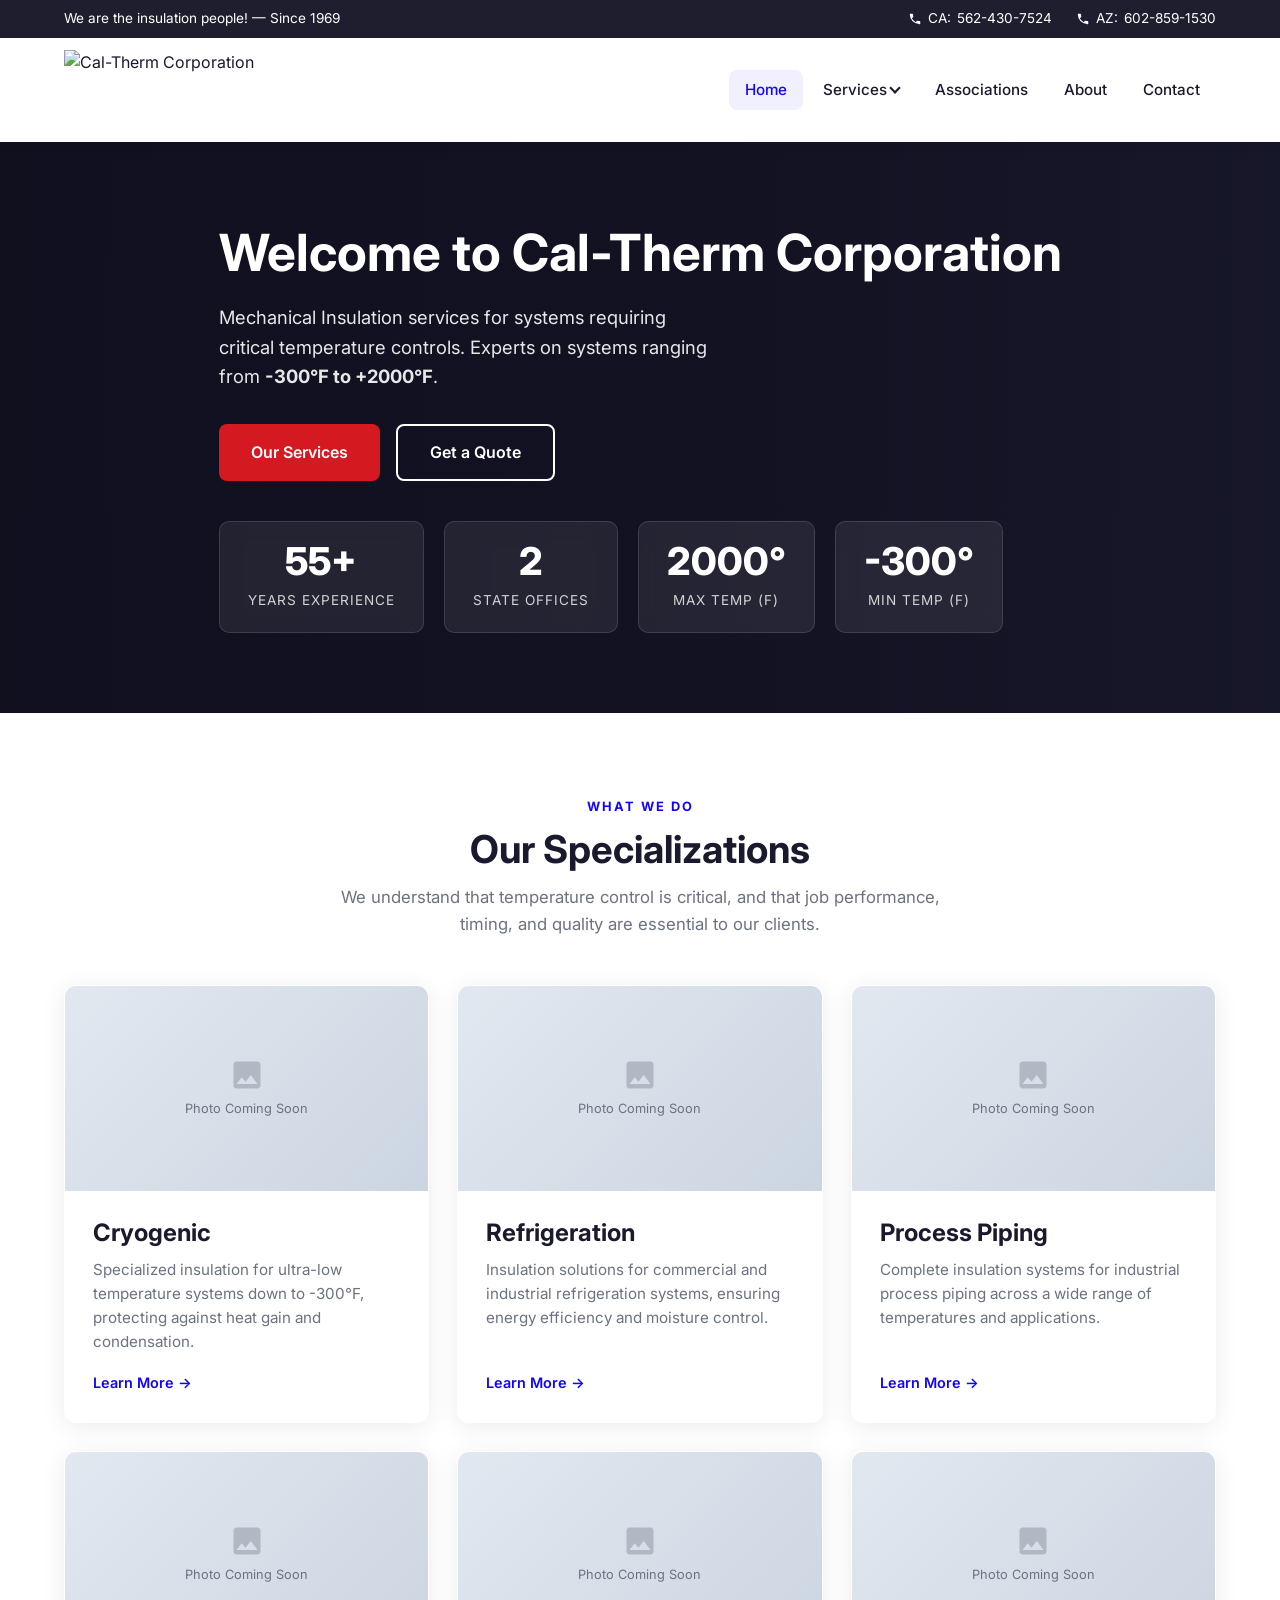
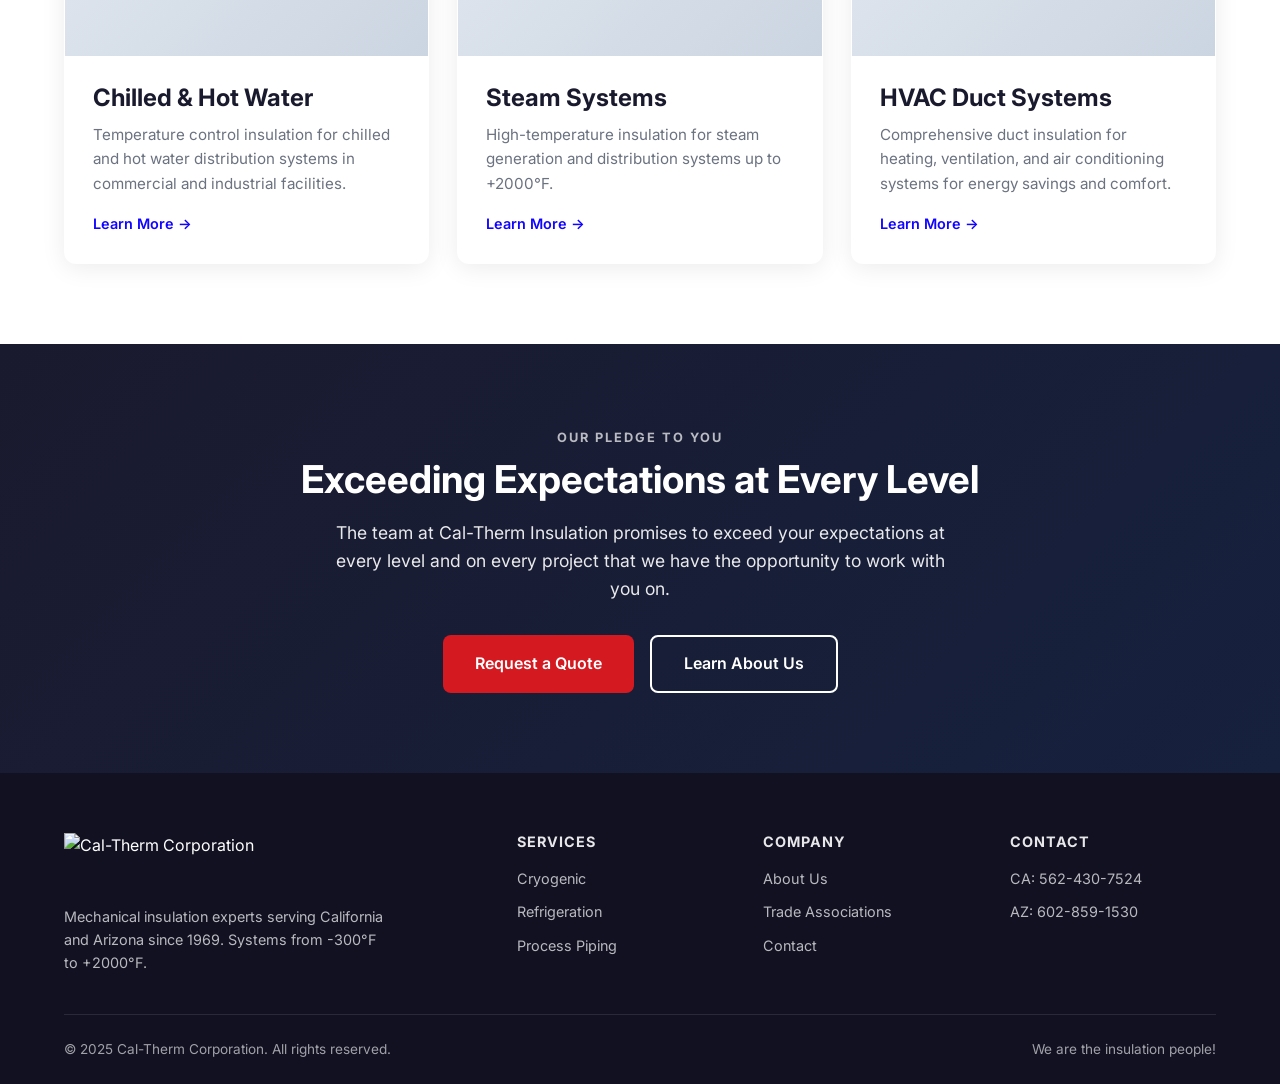
==== index.html @ f26ba3dd "Initial commit: Cal-Therm Corporation static website Complete static HTML/CSS/JS site with homepage," ====
<!DOCTYPE html>
<html lang="en">
<head>
  <meta charset="UTF-8">
  <meta name="viewport" content="width=device-width, initial-scale=1.0">
  <title>Cal-Therm Corporation | Industrial Mechanical Insulation Since 1969</title>
  <meta name="description" content="Cal-Therm Corporation offers expert mechanical insulation services for systems ranging from -300°F to +2000°F. Serving California and Arizona since 1969.">
  <link rel="preconnect" href="https://fonts.googleapis.com">
  <link rel="preconnect" href="https://fonts.gstatic.com" crossorigin>
  <link href="https://fonts.googleapis.com/css2?family=Inter:wght@400;500;600;700;800&display=swap" rel="stylesheet">
  <link rel="stylesheet" href="css/styles.css">
</head>
<body>

  <!-- Top Bar -->
  <div class="top-bar">
    <div class="container">
      <span>We are the insulation people! &mdash; Since 1969</span>
      <div class="top-bar-phones">
        <span>
          <svg viewBox="0 0 24 24" width="14" height="14" fill="currentColor"><path d="M6.62 10.79a15.05 15.05 0 006.59 6.59l2.2-2.2a1 1 0 011.01-.24c1.12.37 2.33.57 3.58.57a1 1 0 011 1V20a1 1 0 01-1 1A17 17 0 013 4a1 1 0 011-1h3.5a1 1 0 011 1c0 1.25.2 2.46.57 3.58a1 1 0 01-.24 1.01l-2.2 2.2z"/></svg>
          CA: <a href="tel:5624307524">562-430-7524</a>
        </span>
        <span>
          <svg viewBox="0 0 24 24" width="14" height="14" fill="currentColor"><path d="M6.62 10.79a15.05 15.05 0 006.59 6.59l2.2-2.2a1 1 0 011.01-.24c1.12.37 2.33.57 3.58.57a1 1 0 011 1V20a1 1 0 01-1 1A17 17 0 013 4a1 1 0 011-1h3.5a1 1 0 011 1c0 1.25.2 2.46.57 3.58a1 1 0 01-.24 1.01l-2.2 2.2z"/></svg>
          AZ: <a href="tel:6028591530">602-859-1530</a>
        </span>
      </div>
    </div>
  </div>

  <!-- Navbar -->
  <nav class="navbar">
    <div class="container">
      <a href="index.html" class="logo">
        <img src="https://d3ciwvs59ifrt8.cloudfront.net/14fcf3bb-76ee-427d-abae-79a4494aa210/16fa0555-c05e-4558-877e-6210f3673e7a.png" alt="Cal-Therm Corporation" class="logo-img">
      </a>
      <div class="nav-links">
        <a href="index.html" class="active">Home</a>
        <div class="nav-dropdown">
          <a class="nav-dropdown-toggle">Services</a>
          <div class="nav-dropdown-menu">
            <a href="cryogenic.html">Cryogenic</a>
            <a href="refrigeration.html">Refrigeration</a>
            <a href="process-piping.html">Process Piping</a>
            <a href="chilled-hot-water.html">Chilled &amp; Hot Water</a>
            <a href="steam-systems.html">Steam Systems</a>
            <a href="hvac-duct-systems.html">HVAC Duct Systems</a>
          </div>
        </div>
        <a href="associations.html">Associations</a>
        <a href="who-we-are.html">About</a>
        <a href="contact.html">Contact</a>
      </div>
      <button class="menu-toggle" aria-label="Toggle menu">
        <span></span><span></span><span></span>
      </button>
    </div>
    <div class="menu-overlay"></div>
  </nav>

  <!-- Hero -->
  <section class="hero">
    <div class="hero-bg" style="background-image: url('https://d3ciwvs59ifrt8.cloudfront.net/cfa6ddd8-1c05-4428-a857-afee2d17b79a/a3f578ce-3f74-4bff-b130-20d580f8c28f.jpg');"></div>
    <div class="container">
      <div class="hero-content">
        <h1>Welcome to Cal-Therm Corporation</h1>
        <p class="tagline">Mechanical Insulation services for systems requiring critical temperature controls. Experts on systems ranging from <strong>-300&deg;F to +2000&deg;F</strong>.</p>
        <div class="hero-actions">
          <a href="#services" class="btn btn-primary">Our Services</a>
          <a href="contact.html" class="btn btn-outline">Get a Quote</a>
        </div>
      </div>
      <div class="hero-stats">
        <div class="stat-card">
          <span class="number">55+</span>
          <span class="label">Years Experience</span>
        </div>
        <div class="stat-card">
          <span class="number">2</span>
          <span class="label">State Offices</span>
        </div>
        <div class="stat-card">
          <span class="number">2000&deg;</span>
          <span class="label">Max Temp (F)</span>
        </div>
        <div class="stat-card">
          <span class="number">-300&deg;</span>
          <span class="label">Min Temp (F)</span>
        </div>
      </div>
    </div>
  </section>

  <!-- Services -->
  <section class="section" id="services">
    <div class="container">
      <div class="section-header">
        <span class="section-label">What We Do</span>
        <h2>Our Specializations</h2>
        <p>We understand that temperature control is critical, and that job performance, timing, and quality are essential to our clients.</p>
      </div>
      <div class="services-grid">
        <!-- Cryogenic -->
        <a href="cryogenic.html" class="service-card">
          <div class="service-card-image">
            <div class="service-card-placeholder">
              <svg viewBox="0 0 24 24"><path d="M21 19V5c0-1.1-.9-2-2-2H5c-1.1 0-2 .9-2 2v14c0 1.1.9 2 2 2h14c1.1 0 2-.9 2-2zM8.5 13.5l2.5 3.01L14.5 12l4.5 6H5l3.5-4.5z"/></svg>
              <span>Photo Coming Soon</span>
            </div>
          </div>
          <div class="service-card-body">
            <h3>Cryogenic</h3>
            <p>Specialized insulation for ultra-low temperature systems down to -300&deg;F, protecting against heat gain and condensation.</p>
            <span class="card-link">Learn More &rarr;</span>
          </div>
        </a>
        <!-- Refrigeration -->
        <a href="refrigeration.html" class="service-card">
          <div class="service-card-image">
            <div class="service-card-placeholder">
              <svg viewBox="0 0 24 24"><path d="M21 19V5c0-1.1-.9-2-2-2H5c-1.1 0-2 .9-2 2v14c0 1.1.9 2 2 2h14c1.1 0 2-.9 2-2zM8.5 13.5l2.5 3.01L14.5 12l4.5 6H5l3.5-4.5z"/></svg>
              <span>Photo Coming Soon</span>
            </div>
          </div>
          <div class="service-card-body">
            <h3>Refrigeration</h3>
            <p>Insulation solutions for commercial and industrial refrigeration systems, ensuring energy efficiency and moisture control.</p>
            <span class="card-link">Learn More &rarr;</span>
          </div>
        </a>
        <!-- Process Piping -->
        <a href="process-piping.html" class="service-card">
          <div class="service-card-image">
            <div class="service-card-placeholder">
              <svg viewBox="0 0 24 24"><path d="M21 19V5c0-1.1-.9-2-2-2H5c-1.1 0-2 .9-2 2v14c0 1.1.9 2 2 2h14c1.1 0 2-.9 2-2zM8.5 13.5l2.5 3.01L14.5 12l4.5 6H5l3.5-4.5z"/></svg>
              <span>Photo Coming Soon</span>
            </div>
          </div>
          <div class="service-card-body">
            <h3>Process Piping</h3>
            <p>Complete insulation systems for industrial process piping across a wide range of temperatures and applications.</p>
            <span class="card-link">Learn More &rarr;</span>
          </div>
        </a>
        <!-- Chilled & Hot Water -->
        <a href="chilled-hot-water.html" class="service-card">
          <div class="service-card-image">
            <div class="service-card-placeholder">
              <svg viewBox="0 0 24 24"><path d="M21 19V5c0-1.1-.9-2-2-2H5c-1.1 0-2 .9-2 2v14c0 1.1.9 2 2 2h14c1.1 0 2-.9 2-2zM8.5 13.5l2.5 3.01L14.5 12l4.5 6H5l3.5-4.5z"/></svg>
              <span>Photo Coming Soon</span>
            </div>
          </div>
          <div class="service-card-body">
            <h3>Chilled &amp; Hot Water</h3>
            <p>Temperature control insulation for chilled and hot water distribution systems in commercial and industrial facilities.</p>
            <span class="card-link">Learn More &rarr;</span>
          </div>
        </a>
        <!-- Steam Systems -->
        <a href="steam-systems.html" class="service-card">
          <div class="service-card-image">
            <div class="service-card-placeholder">
              <svg viewBox="0 0 24 24"><path d="M21 19V5c0-1.1-.9-2-2-2H5c-1.1 0-2 .9-2 2v14c0 1.1.9 2 2 2h14c1.1 0 2-.9 2-2zM8.5 13.5l2.5 3.01L14.5 12l4.5 6H5l3.5-4.5z"/></svg>
              <span>Photo Coming Soon</span>
            </div>
          </div>
          <div class="service-card-body">
            <h3>Steam Systems</h3>
            <p>High-temperature insulation for steam generation and distribution systems up to +2000&deg;F.</p>
            <span class="card-link">Learn More &rarr;</span>
          </div>
        </a>
        <!-- HVAC Duct Systems -->
        <a href="hvac-duct-systems.html" class="service-card">
          <div class="service-card-image">
            <div class="service-card-placeholder">
              <svg viewBox="0 0 24 24"><path d="M21 19V5c0-1.1-.9-2-2-2H5c-1.1 0-2 .9-2 2v14c0 1.1.9 2 2 2h14c1.1 0 2-.9 2-2zM8.5 13.5l2.5 3.01L14.5 12l4.5 6H5l3.5-4.5z"/></svg>
              <span>Photo Coming Soon</span>
            </div>
          </div>
          <div class="service-card-body">
            <h3>HVAC Duct Systems</h3>
            <p>Comprehensive duct insulation for heating, ventilation, and air conditioning systems for energy savings and comfort.</p>
            <span class="card-link">Learn More &rarr;</span>
          </div>
        </a>
      </div>
    </div>
  </section>

  <!-- Pledge / CTA -->
  <section class="pledge-section">
    <div class="container">
      <span class="section-label" style="color: rgba(255,255,255,0.7);">Our Pledge To You</span>
      <h2>Exceeding Expectations at Every Level</h2>
      <p>The team at Cal-Therm Insulation promises to exceed your expectations at every level and on every project that we have the opportunity to work with you on.</p>
      <div style="display:flex;gap:16px;justify-content:center;flex-wrap:wrap;">
        <a href="contact.html" class="btn btn-primary">Request a Quote</a>
        <a href="who-we-are.html" class="btn btn-outline">Learn About Us</a>
      </div>
    </div>
  </section>

  <!-- Footer -->
  <footer class="footer">
    <div class="container">
      <div class="footer-grid">
        <div class="footer-about">
          <a href="index.html" class="logo">
            <img src="https://d3ciwvs59ifrt8.cloudfront.net/14fcf3bb-76ee-427d-abae-79a4494aa210/16fa0555-c05e-4558-877e-6210f3673e7a.png" alt="Cal-Therm Corporation" class="logo-img">
          </a>
          <p>Mechanical insulation experts serving California and Arizona since 1969. Systems from -300&deg;F to +2000&deg;F.</p>
        </div>
        <div>
          <h4>Services</h4>
          <ul>
            <li><a href="cryogenic.html">Cryogenic</a></li>
            <li><a href="refrigeration.html">Refrigeration</a></li>
            <li><a href="process-piping.html">Process Piping</a></li>
          </ul>
        </div>
        <div>
          <h4>Company</h4>
          <ul>
            <li><a href="who-we-are.html">About Us</a></li>
            <li><a href="associations.html">Trade Associations</a></li>
            <li><a href="contact.html">Contact</a></li>
          </ul>
        </div>
        <div>
          <h4>Contact</h4>
          <ul>
            <li><a href="tel:5624307524">CA: 562-430-7524</a></li>
            <li><a href="tel:6028591530">AZ: 602-859-1530</a></li>
          </ul>
        </div>
      </div>
      <div class="footer-bottom">
        <p>&copy; 2025 Cal-Therm Corporation. All rights reserved.</p>
        <p>We are the insulation people!</p>
      </div>
    </div>
  </footer>

  <script src="js/main.js"></script>
</body>
</html>
---- css/styles.css ----
/* ===== Reset & Base ===== */
*,
*::before,
*::after {
  margin: 0;
  padding: 0;
  box-sizing: border-box;
}

:root {
  --primary: #1205ff;
  --primary-dark: #0e04cc;
  --accent: #d41920;
  --accent-hover: #b01218;
  --light: #f5f6fa;
  --dark: #1a1a2e;
  --gray: #6b7280;
  --gray-light: #e5e7eb;
  --white: #ffffff;
  --shadow: 0 4px 24px rgba(0, 0, 0, 0.08);
  --shadow-lg: 0 8px 40px rgba(0, 0, 0, 0.12);
  --radius: 8px;
  --transition: 0.3s ease;
}

html {
  scroll-behavior: smooth;
  font-size: 16px;
}

body {
  font-family: 'Inter', -apple-system, BlinkMacSystemFont, 'Segoe UI', Roboto, sans-serif;
  color: var(--dark);
  line-height: 1.6;
  background: var(--white);
}

img {
  max-width: 100%;
  height: auto;
  display: block;
}

a {
  text-decoration: none;
  color: inherit;
}

ul {
  list-style: none;
}

.container {
  max-width: 1200px;
  margin: 0 auto;
  padding: 0 24px;
}

/* ===== Typography ===== */
h1, h2, h3, h4 {
  font-weight: 700;
  line-height: 1.2;
}

h1 { font-size: clamp(2rem, 5vw, 3.2rem); }
h2 { font-size: clamp(1.6rem, 4vw, 2.4rem); }
h3 { font-size: clamp(1.2rem, 3vw, 1.5rem); }

/* ===== Buttons ===== */
.btn {
  display: inline-flex;
  align-items: center;
  gap: 8px;
  padding: 14px 32px;
  border-radius: var(--radius);
  font-weight: 600;
  font-size: 1rem;
  cursor: pointer;
  transition: all var(--transition);
  border: none;
}

.btn-primary {
  background: var(--accent);
  color: var(--white);
}

.btn-primary:hover {
  background: var(--accent-hover);
  transform: translateY(-2px);
  box-shadow: 0 4px 16px rgba(212, 25, 32, 0.4);
}

.btn-outline {
  background: transparent;
  color: var(--white);
  border: 2px solid var(--white);
}

.btn-outline:hover {
  background: var(--white);
  color: var(--primary);
}

/* ===== Top Bar ===== */
.top-bar {
  background: #1e1e2e;
  color: var(--white);
  padding: 8px 0;
  font-size: 0.85rem;
}

.top-bar .container {
  display: flex;
  justify-content: space-between;
  align-items: center;
  flex-wrap: wrap;
  gap: 8px;
}

.top-bar a {
  color: var(--white);
  transition: opacity var(--transition);
}

.top-bar a:hover {
  opacity: 0.8;
}

.top-bar-phones {
  display: flex;
  gap: 24px;
  flex-wrap: wrap;
}

.top-bar-phones span {
  display: flex;
  align-items: center;
  gap: 6px;
}

/* ===== Header / Navbar ===== */
.navbar {
  background: var(--white);
  box-shadow: 0 2px 12px rgba(0, 0, 0, 0.06);
  position: sticky;
  top: 0;
  z-index: 1000;
}

.navbar .container {
  display: flex;
  justify-content: space-between;
  align-items: center;
  padding-top: 12px;
  padding-bottom: 12px;
}

.logo {
  display: flex;
  align-items: center;
  gap: 12px;
}

.logo-img {
  height: 80px;
  width: auto;
  object-fit: contain;
}

.footer .logo-img {
  height: 60px;
}

.logo-text h1 {
  font-size: 1.4rem;
  color: var(--primary);
  line-height: 1.1;
}

.logo-text span {
  font-size: 0.75rem;
  color: var(--accent);
  font-weight: 600;
  text-transform: uppercase;
  letter-spacing: 1px;
}

.nav-links {
  display: flex;
  align-items: center;
  gap: 4px;
}

.nav-links a {
  padding: 8px 16px;
  border-radius: var(--radius);
  font-weight: 500;
  font-size: 0.95rem;
  color: var(--dark);
  transition: all var(--transition);
  white-space: nowrap;
}

.nav-links a:hover,
.nav-links a.active {
  color: var(--primary);
  background: rgba(18, 5, 255, 0.06);
}

/* Services dropdown */
.nav-dropdown {
  position: relative;
}

.nav-dropdown-toggle {
  cursor: pointer;
  display: flex;
  align-items: center;
  gap: 4px;
}

.nav-dropdown-toggle::after {
  content: '';
  border: solid var(--dark);
  border-width: 0 2px 2px 0;
  display: inline-block;
  padding: 3px;
  transform: rotate(45deg);
  transition: transform var(--transition);
  margin-top: -3px;
}

.nav-dropdown:hover .nav-dropdown-toggle::after {
  transform: rotate(-135deg);
}

.nav-dropdown-menu {
  position: absolute;
  top: 100%;
  left: 0;
  background: var(--white);
  box-shadow: var(--shadow-lg);
  border-radius: var(--radius);
  min-width: 240px;
  padding: 8px 0;
  opacity: 0;
  visibility: hidden;
  transform: translateY(8px);
  transition: all var(--transition);
  z-index: 100;
}

.nav-dropdown:hover .nav-dropdown-menu {
  opacity: 1;
  visibility: visible;
  transform: translateY(0);
}

.nav-dropdown-menu a {
  display: block;
  padding: 10px 20px;
  font-size: 0.9rem;
  border-radius: 0;
}

.nav-dropdown-menu a:hover {
  background: var(--light);
  color: var(--primary);
}

/* Mobile menu */
.menu-toggle {
  display: none;
  flex-direction: column;
  gap: 5px;
  cursor: pointer;
  padding: 8px;
  background: none;
  border: none;
}

.menu-toggle span {
  width: 26px;
  height: 3px;
  background: var(--dark);
  border-radius: 2px;
  transition: all var(--transition);
}

/* ===== Hero ===== */
.hero {
  background: #1a1a2e;
  color: var(--white);
  padding: 0;
  position: relative;
  overflow: hidden;
  min-height: 520px;
  display: flex;
  align-items: center;
}

.hero::before {
  content: '';
  position: absolute;
  top: 0;
  left: 0;
  right: 0;
  bottom: 0;
  background: linear-gradient(to right, rgba(15, 15, 30, 0.92) 0%, rgba(15, 15, 30, 0.75) 50%, rgba(15, 15, 30, 0.3) 100%);
  z-index: 1;
}

.hero-bg {
  position: absolute;
  top: 0;
  left: 0;
  right: 0;
  bottom: 0;
  background-size: cover;
  background-position: center;
  background-repeat: no-repeat;
}

.hero .container {
  position: relative;
  z-index: 2;
  display: flex;
  flex-direction: column;
  gap: 40px;
  padding-top: 80px;
  padding-bottom: 80px;
}

.hero-content h1 {
  margin-bottom: 20px;
}

.hero-content .tagline {
  font-size: 1.15rem;
  opacity: 0.9;
  margin-bottom: 32px;
  max-width: 500px;
}

.hero-actions {
  display: flex;
  gap: 16px;
  flex-wrap: wrap;
}

.hero-stats {
  display: flex;
  gap: 20px;
  flex-wrap: wrap;
}

.stat-card {
  background: rgba(255, 255, 255, 0.08);
  backdrop-filter: blur(10px);
  border: 1px solid rgba(255, 255, 255, 0.12);
  border-radius: 10px;
  padding: 20px 28px;
  text-align: center;
}

.stat-card .number {
  font-size: 2.4rem;
  font-weight: 800;
  display: block;
  line-height: 1;
  margin-bottom: 6px;
  color: var(--white);
}

.stat-card .label {
  font-size: 0.85rem;
  opacity: 0.8;
  text-transform: uppercase;
  letter-spacing: 1px;
}

/* ===== Section Styles ===== */
.section {
  padding: 80px 0;
}

.section-alt {
  background: var(--light);
}

.section-header {
  text-align: center;
  max-width: 640px;
  margin: 0 auto 48px;
}

.section-header h2 {
  color: var(--dark);
  margin-bottom: 12px;
}

.section-header p {
  color: var(--gray);
  font-size: 1.05rem;
}

.section-label {
  display: inline-block;
  font-size: 0.8rem;
  font-weight: 700;
  text-transform: uppercase;
  letter-spacing: 2px;
  color: var(--primary);
  margin-bottom: 8px;
}

/* ===== Services Grid ===== */
.services-grid {
  display: grid;
  grid-template-columns: repeat(auto-fit, minmax(320px, 1fr));
  gap: 28px;
}

.service-card {
  background: var(--white);
  border-radius: 12px;
  padding: 0;
  box-shadow: var(--shadow);
  transition: all var(--transition);
  border: 1px solid transparent;
  display: flex;
  flex-direction: column;
  overflow: hidden;
}

.service-card:hover {
  transform: translateY(-4px);
  box-shadow: var(--shadow-lg);
  border-color: var(--primary);
}

.service-card-image {
  width: 100%;
  aspect-ratio: 16 / 9;
  overflow: hidden;
}

.service-card-image img {
  width: 100%;
  height: 100%;
  object-fit: cover;
  transition: transform var(--transition);
}

.service-card:hover .service-card-image img {
  transform: scale(1.05);
}

.service-card-placeholder {
  width: 100%;
  height: 100%;
  display: flex;
  flex-direction: column;
  align-items: center;
  justify-content: center;
  background: linear-gradient(135deg, #e2e8f0, #cbd5e1);
  color: var(--gray);
  font-size: 0.8rem;
}

.service-card-placeholder svg {
  width: 36px;
  height: 36px;
  fill: var(--gray);
  opacity: 0.35;
  margin-bottom: 6px;
}

.service-card-body {
  padding: 28px;
  display: flex;
  flex-direction: column;
  flex-grow: 1;
}

.service-card:has(.service-icon) {
  padding: 36px 28px;
}

.service-icon {
  width: 56px;
  height: 56px;
  background: linear-gradient(135deg, #2d2d44, #3a3a5c);
  border-radius: 12px;
  display: flex;
  align-items: center;
  justify-content: center;
  margin-bottom: 20px;
  flex-shrink: 0;
}

.service-icon svg {
  width: 28px;
  height: 28px;
  fill: var(--white);
}

.service-card h3 {
  color: var(--dark);
  margin-bottom: 10px;
}

.service-card p {
  color: var(--gray);
  font-size: 0.95rem;
  margin-bottom: 16px;
}

.service-card-body p {
  flex-grow: 1;
}

.service-card .card-link {
  color: var(--primary);
  font-weight: 600;
  font-size: 0.9rem;
  display: inline-flex;
  align-items: center;
  gap: 6px;
  transition: gap var(--transition);
}

.service-card:hover .card-link {
  gap: 10px;
}

/* ===== About Section ===== */
.about-grid {
  display: grid;
  grid-template-columns: 1fr 1fr;
  gap: 60px;
  align-items: center;
}

.about-content h2 {
  color: var(--dark);
  margin-bottom: 16px;
}

.about-content p {
  color: var(--gray);
  margin-bottom: 16px;
}

.about-features {
  display: grid;
  grid-template-columns: 1fr 1fr;
  gap: 16px;
  margin-top: 28px;
}

.about-feature {
  display: flex;
  align-items: flex-start;
  gap: 12px;
}

.about-feature .check {
  width: 24px;
  height: 24px;
  background: rgba(18, 5, 255, 0.1);
  border-radius: 50%;
  display: flex;
  align-items: center;
  justify-content: center;
  flex-shrink: 0;
  margin-top: 2px;
}

.about-feature .check svg {
  width: 14px;
  height: 14px;
  fill: var(--primary);
}

.about-feature span {
  font-size: 0.9rem;
  font-weight: 500;
}

.about-image {
  background: linear-gradient(135deg, #1a1a2e 0%, #16213e 100%);
  border-radius: 16px;
  padding: 40px;
  color: var(--white);
  display: flex;
  flex-direction: column;
  justify-content: center;
  min-height: 400px;
}

.about-image-inner {
  border: 2px solid rgba(255, 255, 255, 0.2);
  border-radius: 12px;
  padding: 40px;
  text-align: center;
}

.about-image-inner .big-number {
  font-size: 5rem;
  font-weight: 800;
  line-height: 1;
  color: var(--white);
}

.about-image-inner p {
  font-size: 1.2rem;
  margin-top: 8px;
  opacity: 0.9;
}

/* ===== Pledge / CTA ===== */
.pledge-section {
  background: linear-gradient(135deg, #1a1a2e 0%, #16213e 100%);
  color: var(--white);
  padding: 80px 0;
  text-align: center;
}

.pledge-section h2 {
  margin-bottom: 16px;
}

.pledge-section p {
  max-width: 640px;
  margin: 0 auto 32px;
  opacity: 0.9;
  font-size: 1.1rem;
}

/* ===== History Timeline ===== */
.timeline {
  max-width: 700px;
  margin: 0 auto;
  position: relative;
  padding-left: 40px;
}

.timeline::before {
  content: '';
  position: absolute;
  left: 15px;
  top: 0;
  bottom: 0;
  width: 3px;
  background: var(--gray-light);
  border-radius: 2px;
}

.timeline-item {
  position: relative;
  margin-bottom: 36px;
}

.timeline-item::before {
  content: '';
  position: absolute;
  left: -33px;
  top: 4px;
  width: 14px;
  height: 14px;
  background: var(--primary);
  border-radius: 50%;
  border: 3px solid var(--white);
  box-shadow: 0 0 0 3px var(--primary);
}

.timeline-item .year {
  font-weight: 700;
  color: var(--dark);
  font-size: 1.1rem;
  margin-bottom: 4px;
}

.timeline-item p {
  color: var(--gray);
  font-size: 0.95rem;
}

/* ===== Contact Bar ===== */
.contact-bar {
  background: var(--dark);
  color: var(--white);
  padding: 48px 0;
}

.contact-bar .container {
  display: grid;
  grid-template-columns: repeat(auto-fit, minmax(250px, 1fr));
  gap: 32px;
  align-items: center;
}

.contact-item {
  display: flex;
  align-items: center;
  gap: 16px;
}

.contact-icon {
  width: 48px;
  height: 48px;
  background: rgba(255, 255, 255, 0.1);
  border-radius: 50%;
  display: flex;
  align-items: center;
  justify-content: center;
  flex-shrink: 0;
}

.contact-icon svg {
  width: 22px;
  height: 22px;
  fill: var(--primary);
}

.contact-item h4 {
  font-size: 0.85rem;
  text-transform: uppercase;
  letter-spacing: 1px;
  opacity: 0.7;
  margin-bottom: 2px;
  font-weight: 500;
}

.contact-item p,
.contact-item a {
  font-size: 1.05rem;
  font-weight: 600;
  color: var(--white);
}

.contact-item a:hover {
  color: var(--primary);
}

/* ===== Footer ===== */
.footer {
  background: #111122;
  color: var(--white);
  padding: 60px 0 24px;
}

.footer-grid {
  display: grid;
  grid-template-columns: 2fr 1fr 1fr 1fr;
  gap: 40px;
  margin-bottom: 40px;
}

.footer-about p {
  opacity: 0.7;
  font-size: 0.9rem;
  margin-top: 12px;
  max-width: 320px;
}

.footer h4 {
  font-size: 0.9rem;
  text-transform: uppercase;
  letter-spacing: 1px;
  margin-bottom: 16px;
  color: rgba(255, 255, 255, 0.9);
}

.footer ul li {
  margin-bottom: 8px;
}

.footer ul a {
  font-size: 0.9rem;
  opacity: 0.7;
  transition: opacity var(--transition);
}

.footer ul a:hover {
  opacity: 1;
  color: var(--primary);
}

.footer-bottom {
  border-top: 1px solid rgba(255, 255, 255, 0.1);
  padding-top: 24px;
  display: flex;
  justify-content: space-between;
  align-items: center;
  flex-wrap: wrap;
  gap: 12px;
}

.footer-bottom p {
  font-size: 0.85rem;
  opacity: 0.6;
}

/* ===== Service Page Hero ===== */
.page-hero {
  background: linear-gradient(135deg, #1a1a2e 0%, #16213e 100%);
  color: var(--white);
  padding: 80px 0 60px;
  position: relative;
  overflow: hidden;
}

.page-hero::before {
  content: '';
  position: absolute;
  top: 0;
  left: 0;
  right: 0;
  bottom: 0;
  background: url("data:image/svg+xml,%3Csvg width='60' height='60' viewBox='0 0 60 60' xmlns='http://www.w3.org/2000/svg'%3E%3Cg fill='none' fill-rule='evenodd'%3E%3Cg fill='%23ffffff' fill-opacity='0.04'%3E%3Cpath d='M36 34v-4h-2v4h-4v2h4v4h2v-4h4v-2h-4zm0-30V0h-2v4h-4v2h4v4h2V6h4V4h-4zM6 34v-4H4v4H0v2h4v4h2v-4h4v-2H6zM6 4V0H4v4H0v2h4v4h2V6h4V4H6z'/%3E%3C/g%3E%3C/g%3E%3C/svg%3E");
}

.page-hero .container {
  position: relative;
  z-index: 1;
}

.breadcrumb {
  display: flex;
  align-items: center;
  gap: 8px;
  font-size: 0.85rem;
  margin-bottom: 16px;
  opacity: 0.8;
}

.breadcrumb a:hover {
  opacity: 1;
  text-decoration: underline;
}

.breadcrumb .separator {
  opacity: 0.5;
}

.page-hero h1 {
  margin-bottom: 16px;
}

.page-hero p {
  max-width: 640px;
  font-size: 1.1rem;
  opacity: 0.9;
}

/* ===== Service Detail Content ===== */
.service-detail {
  display: grid;
  grid-template-columns: 2fr 1fr;
  gap: 48px;
}

.service-detail h2 {
  color: var(--dark);
  margin-bottom: 16px;
}

.service-detail p {
  color: var(--gray);
  margin-bottom: 16px;
}

.service-detail > div:first-child ul {
  list-style: none;
  margin-bottom: 24px;
}

.service-detail > div:first-child ul li {
  padding: 8px 0;
  padding-left: 28px;
  position: relative;
  color: var(--gray);
}

.service-detail > div:first-child ul li::before {
  content: '';
  position: absolute;
  left: 0;
  top: 14px;
  width: 8px;
  height: 8px;
  background: var(--primary);
  border-radius: 50%;
}

.service-sidebar {
  display: flex;
  flex-direction: column;
  gap: 24px;
}

.sidebar-card {
  background: var(--light);
  border-radius: 12px;
  padding: 28px;
}

.sidebar-card h3 {
  color: var(--dark);
  margin-bottom: 16px;
  font-size: 1.1rem;
}

.sidebar-card ul li {
  margin-bottom: 8px;
}

.sidebar-card ul li a {
  color: var(--gray);
  font-size: 0.95rem;
  display: flex;
  align-items: center;
  gap: 8px;
  padding: 6px 0;
  transition: color var(--transition);
}

.sidebar-card ul li a:hover,
.sidebar-card ul li a.active {
  color: var(--primary);
}

.sidebar-card ul li a::before {
  content: '';
  width: 6px;
  height: 6px;
  background: var(--gray-light);
  border-radius: 50%;
  transition: background var(--transition);
}

.sidebar-card ul li a:hover::before,
.sidebar-card ul li a.active::before {
  background: var(--primary);
}

.sidebar-cta {
  background: linear-gradient(135deg, #1a1a2e, #16213e);
  color: var(--white);
  border-radius: 12px;
  padding: 32px;
  text-align: center;
}

.sidebar-cta h3 {
  color: var(--white);
  margin-bottom: 8px;
}

.sidebar-cta p {
  opacity: 0.8;
  font-size: 0.9rem;
  margin-bottom: 20px;
}

.sidebar-cta .btn {
  width: 100%;
  justify-content: center;
}

/* ===== Gallery ===== */
.gallery-grid {
  display: grid;
  grid-template-columns: repeat(auto-fill, minmax(280px, 1fr));
  gap: 20px;
}

.gallery-item {
  border-radius: 12px;
  overflow: hidden;
  position: relative;
  background: var(--gray-light);
  aspect-ratio: 4 / 3;
  cursor: pointer;
  transition: transform var(--transition);
}

.gallery-item:hover {
  transform: scale(1.02);
}

.gallery-placeholder {
  width: 100%;
  height: 100%;
  display: flex;
  flex-direction: column;
  align-items: center;
  justify-content: center;
  background: linear-gradient(135deg, #e2e8f0, #cbd5e1);
  color: var(--gray);
  font-size: 0.85rem;
  text-align: center;
  padding: 20px;
}

.gallery-placeholder svg {
  width: 40px;
  height: 40px;
  fill: var(--gray);
  opacity: 0.4;
  margin-bottom: 8px;
}

.gallery-item .overlay {
  position: absolute;
  bottom: 0;
  left: 0;
  right: 0;
  padding: 16px 20px;
  background: linear-gradient(to top, rgba(0,0,0,0.7), transparent);
  color: var(--white);
  transform: translateY(100%);
  transition: transform var(--transition);
}

.gallery-item:hover .overlay {
  transform: translateY(0);
}

.gallery-item .overlay h4 {
  font-size: 0.95rem;
  margin-bottom: 2px;
}

.gallery-item .overlay p {
  font-size: 0.8rem;
  opacity: 0.8;
}

/* ===== Projects Section ===== */
.projects-list {
  display: grid;
  gap: 28px;
}

.project-card {
  display: grid;
  grid-template-columns: 300px 1fr;
  gap: 32px;
  background: var(--white);
  border-radius: 12px;
  overflow: hidden;
  box-shadow: var(--shadow);
  transition: all var(--transition);
}

.project-card:hover {
  box-shadow: var(--shadow-lg);
  transform: translateY(-2px);
}

.project-image {
  background: linear-gradient(135deg, #e2e8f0, #cbd5e1);
  display: flex;
  align-items: center;
  justify-content: center;
  min-height: 220px;
}

.project-image svg {
  width: 48px;
  height: 48px;
  fill: var(--gray);
  opacity: 0.3;
}

.project-info {
  padding: 28px 28px 28px 0;
  display: flex;
  flex-direction: column;
  justify-content: center;
}

.project-info h3 {
  color: var(--dark);
  margin-bottom: 8px;
}

.project-info .project-meta {
  display: flex;
  gap: 16px;
  margin-bottom: 12px;
  flex-wrap: wrap;
}

.project-meta span {
  font-size: 0.8rem;
  color: var(--primary);
  font-weight: 600;
  text-transform: uppercase;
  letter-spacing: 0.5px;
}

.project-info p {
  color: var(--gray);
  font-size: 0.95rem;
}

/* ===== Temperature Badge ===== */
.temp-badge {
  display: inline-flex;
  align-items: center;
  gap: 6px;
  background: rgba(255, 255, 255, 0.15);
  color: var(--white);
  padding: 6px 14px;
  border-radius: 20px;
  font-size: 0.85rem;
  font-weight: 600;
  margin-bottom: 16px;
}

/* ===== Contact Page ===== */
.contact-grid {
  display: grid;
  grid-template-columns: 1fr 1fr;
  gap: 48px;
}

.contact-info-cards {
  display: flex;
  flex-direction: column;
  gap: 24px;
}

.contact-info-card {
  background: var(--white);
  border-radius: 12px;
  padding: 28px;
  box-shadow: var(--shadow);
  display: flex;
  align-items: flex-start;
  gap: 20px;
}

.contact-info-card .contact-icon {
  background: rgba(18, 5, 255, 0.08);
  flex-shrink: 0;
}

.contact-info-card .contact-icon svg {
  fill: var(--primary);
}

.contact-info-card h3 {
  color: var(--dark);
  font-size: 1rem;
  margin-bottom: 4px;
}

.contact-info-card p,
.contact-info-card a {
  color: var(--gray);
  font-size: 0.95rem;
}

.contact-info-card a:hover {
  color: var(--primary);
}

.contact-form-area {
  background: var(--light);
  border-radius: 12px;
  padding: 40px;
  display: flex;
  flex-direction: column;
  align-items: center;
  justify-content: center;
  text-align: center;
  min-height: 400px;
  border: 2px dashed var(--gray-light);
}

.contact-form-area svg {
  width: 48px;
  height: 48px;
  fill: var(--gray-light);
  margin-bottom: 16px;
}

.contact-form-area h3 {
  color: var(--dark);
  margin-bottom: 8px;
}

.contact-form-area p {
  color: var(--gray);
  font-size: 0.95rem;
  max-width: 320px;
}

@media (max-width: 992px) {
  .contact-grid {
    grid-template-columns: 1fr;
  }
}

/* ===== Associations Grid ===== */
.associations-grid {
  display: grid;
  grid-template-columns: repeat(auto-fit, minmax(260px, 1fr));
  gap: 32px;
}

.association-card {
  background: var(--white);
  border-radius: 12px;
  padding: 40px 32px;
  box-shadow: var(--shadow);
  text-align: center;
  transition: all var(--transition);
  border: 1px solid transparent;
  display: flex;
  flex-direction: column;
  align-items: center;
}

.association-card:hover {
  transform: translateY(-4px);
  box-shadow: var(--shadow-lg);
  border-color: var(--primary);
}

.association-logo {
  width: 160px;
  height: 120px;
  display: flex;
  align-items: center;
  justify-content: center;
  margin-bottom: 24px;
}

.association-logo img {
  max-width: 100%;
  max-height: 100%;
  object-fit: contain;
}

.association-card h3 {
  color: var(--dark);
  font-size: 1.1rem;
  margin-bottom: 8px;
}

.association-card p {
  color: var(--gray);
  font-size: 0.9rem;
  line-height: 1.5;
}

/* ===== Lightbox ===== */
.lightbox {
  display: none;
  position: fixed;
  inset: 0;
  background: rgba(0, 0, 0, 0.9);
  z-index: 10000;
  align-items: center;
  justify-content: center;
  padding: 40px;
}

.lightbox.active {
  display: flex;
}

.lightbox-close {
  position: absolute;
  top: 20px;
  right: 20px;
  width: 44px;
  height: 44px;
  background: rgba(255, 255, 255, 0.1);
  border: none;
  border-radius: 50%;
  color: white;
  font-size: 24px;
  cursor: pointer;
  display: flex;
  align-items: center;
  justify-content: center;
}

.lightbox-content {
  max-width: 90%;
  max-height: 90vh;
  border-radius: 8px;
}

/* ===== Responsive ===== */
@media (max-width: 992px) {
  .hero .container {
    padding-top: 60px;
    padding-bottom: 60px;
  }

  .about-grid {
    grid-template-columns: 1fr;
  }

  .footer-grid {
    grid-template-columns: 1fr 1fr;
  }

  .service-detail {
    grid-template-columns: 1fr;
  }

  .service-sidebar {
    order: -1;
  }

  .project-card {
    grid-template-columns: 1fr;
  }

  .project-info {
    padding: 24px;
  }
}

@media (max-width: 768px) {
  .nav-links {
    position: fixed;
    top: 0;
    right: -100%;
    width: 280px;
    height: 100vh;
    background: var(--white);
    flex-direction: column;
    align-items: flex-start;
    padding: 80px 24px 24px;
    box-shadow: var(--shadow-lg);
    transition: right var(--transition);
    z-index: 999;
  }

  .nav-links.open {
    right: 0;
  }

  .nav-links a {
    width: 100%;
    padding: 12px 16px;
  }

  .nav-dropdown-menu {
    position: static;
    box-shadow: none;
    opacity: 1;
    visibility: visible;
    transform: none;
    padding-left: 16px;
    display: none;
  }

  .nav-dropdown.open .nav-dropdown-menu {
    display: block;
  }

  .menu-toggle {
    display: flex;
    z-index: 1000;
  }

  .menu-overlay {
    display: none;
    position: fixed;
    inset: 0;
    background: rgba(0, 0, 0, 0.5);
    z-index: 998;
  }

  .menu-overlay.active {
    display: block;
  }

  .top-bar .container {
    justify-content: center;
    text-align: center;
  }

  .top-bar-phones {
    flex-direction: column;
    gap: 4px;
    align-items: center;
  }

  .hero {
    padding: 60px 0;
  }

  .section {
    padding: 60px 0;
  }

  .footer-grid {
    grid-template-columns: 1fr;
  }

  .footer-bottom {
    flex-direction: column;
    text-align: center;
  }

  .services-grid {
    grid-template-columns: 1fr;
  }

  .gallery-grid {
    grid-template-columns: repeat(auto-fill, minmax(220px, 1fr));
  }
}
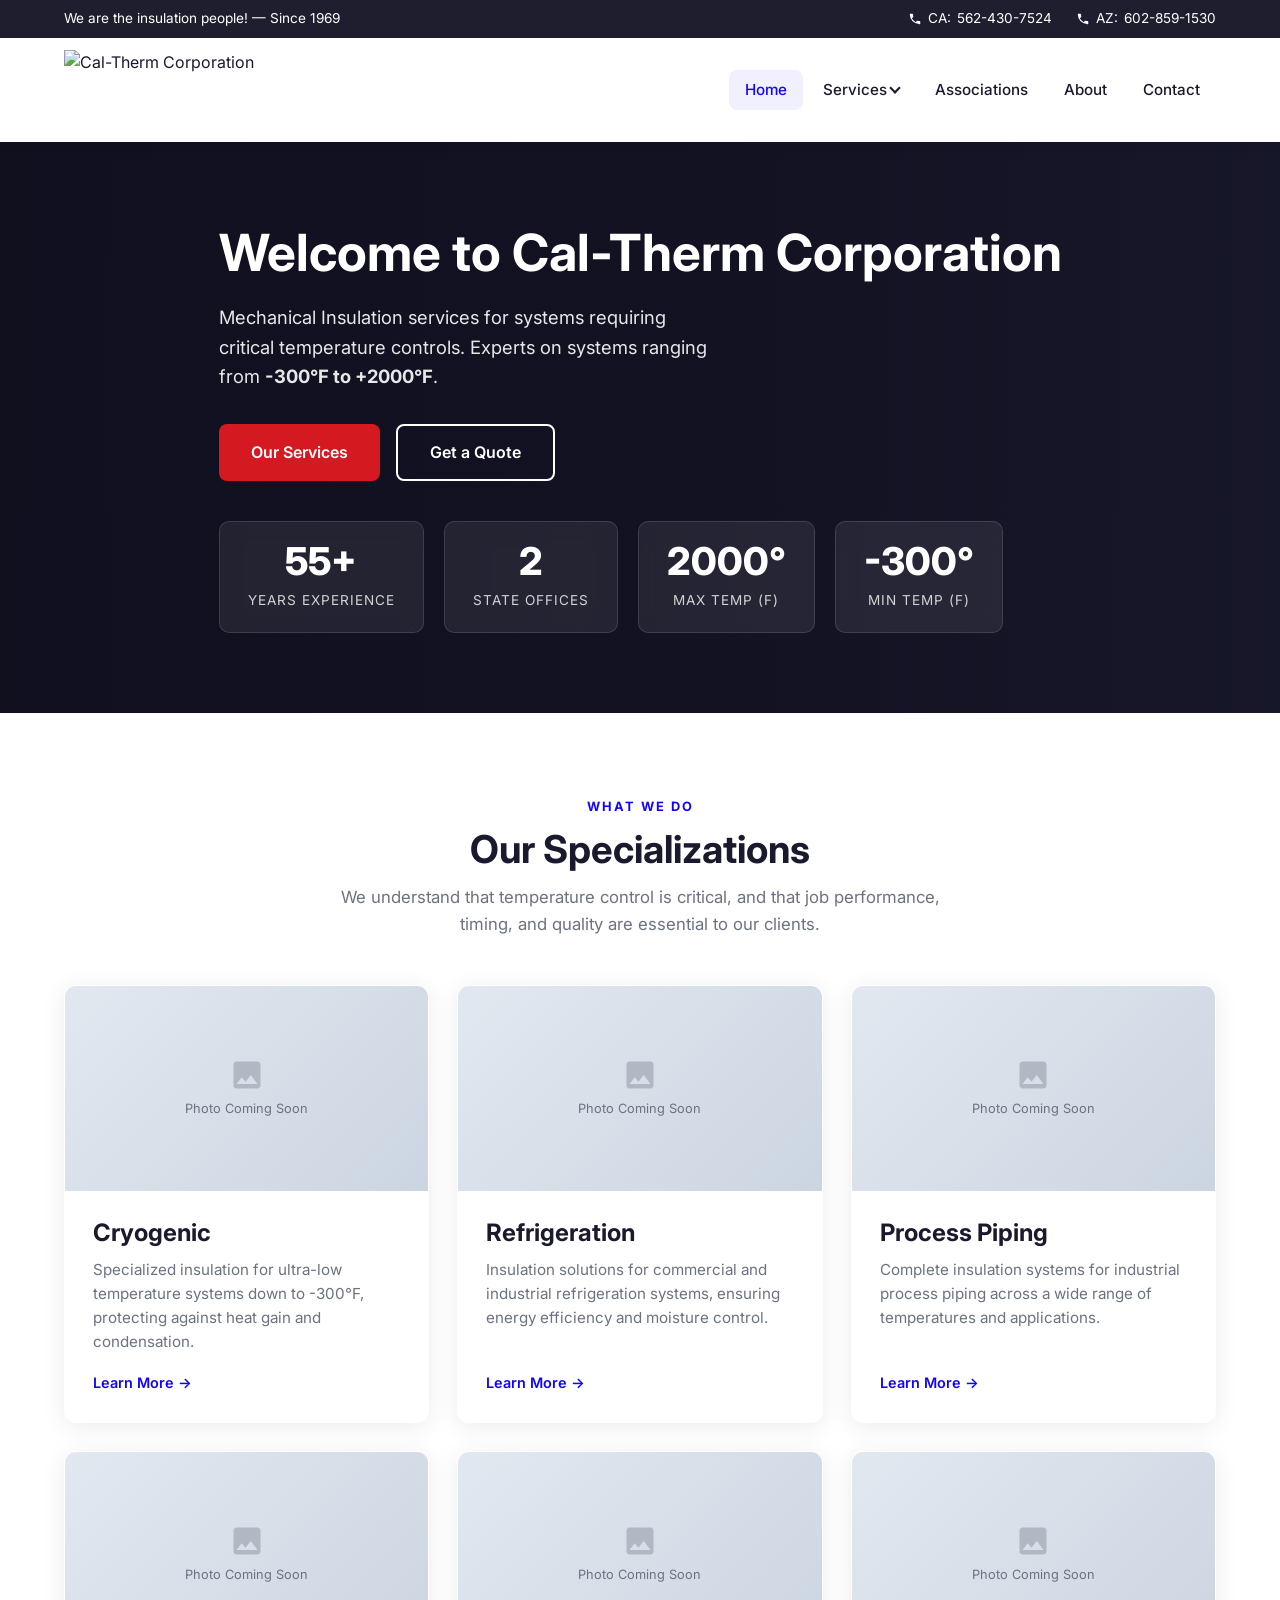
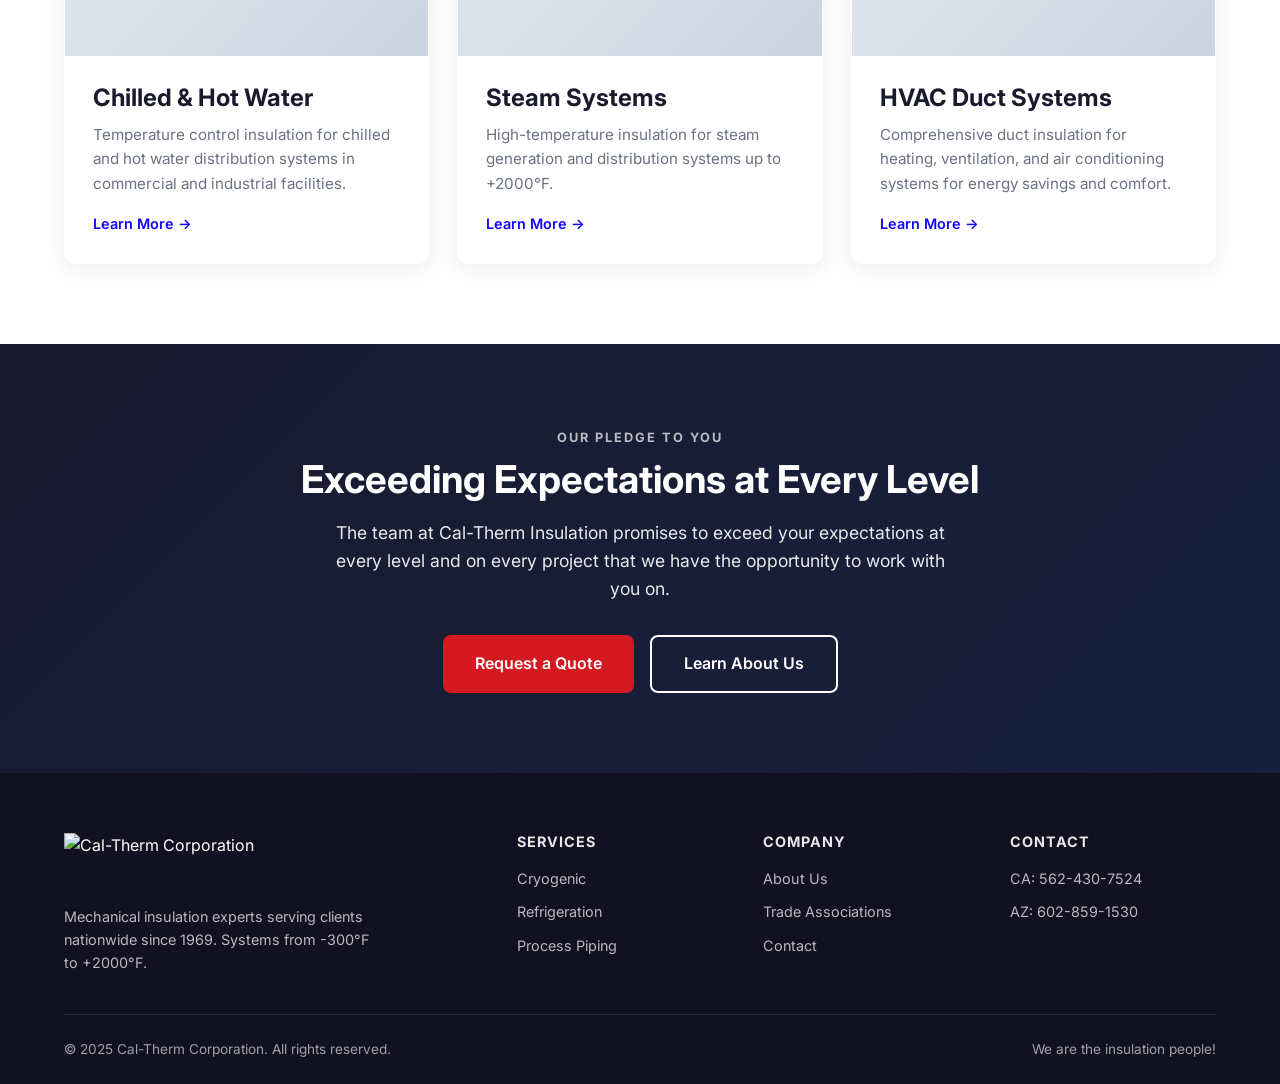
==== commit 612efd8a: "Update footer text to reflect nationwide service Co-Authored-By: Claude Opus 4.6 (1M context) <norep" ====
--- a/index.html
+++ b/index.html
@@ -4,7 +4,22 @@
   <meta charset="UTF-8">
   <meta name="viewport" content="width=device-width, initial-scale=1.0">
   <title>Cal-Therm Corporation | Industrial Mechanical Insulation Since 1969</title>
-  <meta name="description" content="Cal-Therm Corporation offers expert mechanical insulation services for systems ranging from -300°F to +2000°F. Serving California and Arizona since 1969.">
+  <meta name="description" content="Cal-Therm Corporation offers expert mechanical insulation services for systems ranging from -300°F to +2000°F. Serving clients nationwide since 1969. Offices in California and Arizona.">
+  <meta property="og:type" content="website">
+  <meta property="og:title" content="Cal-Therm Corporation | Industrial Mechanical Insulation Since 1969">
+  <meta property="og:description" content="Expert mechanical insulation services for systems from -300°F to +2000°F. Serving clients nationwide since 1969. Offices in California and Arizona.">
+  <meta property="og:url" content="https://www.cal-therm.com">
+  <meta property="og:image" content="https://d3ciwvs59ifrt8.cloudfront.net/cfa6ddd8-1c05-4428-a857-afee2d17b79a/a3f578ce-3f74-4bff-b130-20d580f8c28f.jpg">
+  <meta property="og:site_name" content="Cal-Therm Corporation">
+  <meta name="twitter:card" content="summary_large_image">
+  <meta name="twitter:title" content="Cal-Therm Corporation | Industrial Mechanical Insulation Since 1969">
+  <meta name="twitter:description" content="Expert mechanical insulation services for systems from -300°F to +2000°F. Serving clients nationwide since 1969. Offices in California and Arizona.">
+  <meta name="twitter:image" content="https://d3ciwvs59ifrt8.cloudfront.net/cfa6ddd8-1c05-4428-a857-afee2d17b79a/a3f578ce-3f74-4bff-b130-20d580f8c28f.jpg">
+  <link rel="canonical" href="https://www.cal-therm.com">
+  <meta name="keywords" content="mechanical insulation contractor, industrial insulation, pipe insulation, Cal-Therm, California insulation contractor, Arizona insulation contractor, Cal-Therm, nationwide insulation contractor, mechanical insulation contractor, industrial insulation services">
+  <meta name="geo.region" content="US">
+  <meta name="geo.placename" content="United States">
+  <meta name="robots" content="index, follow">
   <link rel="preconnect" href="https://fonts.googleapis.com">
   <link rel="preconnect" href="https://fonts.gstatic.com" crossorigin>
   <link href="https://fonts.googleapis.com/css2?family=Inter:wght@400;500;600;700;800&display=swap" rel="stylesheet">
@@ -33,7 +48,7 @@
   <nav class="navbar">
     <div class="container">
       <a href="index.html" class="logo">
-        <img src="https://d3ciwvs59ifrt8.cloudfront.net/14fcf3bb-76ee-427d-abae-79a4494aa210/16fa0555-c05e-4558-877e-6210f3673e7a.png" alt="Cal-Therm Corporation" class="logo-img">
+        <img src="https://ye0dloz8hi42fewo.public.blob.vercel-storage.com/caltherm%20logo%202026-01.svg" alt="Cal-Therm Corporation" class="logo-img">
       </a>
       <div class="nav-links">
         <a href="index.html" class="active">Home</a>
@@ -208,9 +223,9 @@
       <div class="footer-grid">
         <div class="footer-about">
           <a href="index.html" class="logo">
-            <img src="https://d3ciwvs59ifrt8.cloudfront.net/14fcf3bb-76ee-427d-abae-79a4494aa210/16fa0555-c05e-4558-877e-6210f3673e7a.png" alt="Cal-Therm Corporation" class="logo-img">
+            <img src="https://ye0dloz8hi42fewo.public.blob.vercel-storage.com/caltherm%20logo%202026-01.svg" alt="Cal-Therm Corporation" class="logo-img">
           </a>
-          <p>Mechanical insulation experts serving California and Arizona since 1969. Systems from -300&deg;F to +2000&deg;F.</p>
+          <p>Mechanical insulation experts serving clients nationwide since 1969. Systems from -300&deg;F to +2000&deg;F.</p>
         </div>
         <div>
           <h4>Services</h4>
@@ -244,5 +259,223 @@
   </footer>
 
   <script src="js/main.js"></script>
+  <script type="application/ld+json">
+{
+  "@context": "https://schema.org",
+  "@type": "Organization",
+  "@id": "https://www.cal-therm.com/#organization",
+  "name": "Cal-Therm Corporation",
+  "alternateName": "Cal-Therm Insulation",
+  "url": "https://www.cal-therm.com",
+  "logo": {
+    "@type": "ImageObject",
+    "url": "https://ye0dloz8hi42fewo.public.blob.vercel-storage.com/caltherm%20logo%202026-01.svg",
+    "width": 300,
+    "height": 100
+  },
+  "image": "https://d3ciwvs59ifrt8.cloudfront.net/cfa6ddd8-1c05-4428-a857-afee2d17b79a/a3f578ce-3f74-4bff-b130-20d580f8c28f.jpg",
+  "description": "Mechanical insulation experts serving clients nationwide with offices in California and Arizona since 1969. Specialized systems from -300\u00b0F to +2000\u00b0F.",
+  "foundingDate": "1969",
+  "founder": {
+    "@type": "Person",
+    "name": "Jim Smiles"
+  },
+  "telephone": [
+    "+1-562-430-7524",
+    "+1-602-859-1530"
+  ],
+  "areaServed": {
+    "@type": "Country",
+    "name": "United States",
+    "sameAs": "https://en.wikipedia.org/wiki/United_States"
+  },
+  "knowsAbout": [
+    "Cryogenic Insulation",
+    "Refrigeration Insulation",
+    "Process Piping Insulation",
+    "Chilled Water Insulation",
+    "Hot Water Insulation",
+    "Steam System Insulation",
+    "HVAC Duct Insulation",
+    "Mechanical Insulation",
+    "Industrial Insulation",
+    "Pipe Insulation",
+    "Thermal Insulation"
+  ],
+  "slogan": "We are the insulation people!",
+  "numberOfEmployees": {
+    "@type": "QuantitativeValue",
+    "minValue": 10
+  },
+  "memberOf": [
+    {
+      "@type": "Organization",
+      "name": "Refrigerating Engineers & Technicians Association",
+      "alternateName": "RETA"
+    },
+    {
+      "@type": "Organization",
+      "name": "International Institute of Ammonia Refrigeration",
+      "alternateName": "IIAR"
+    },
+    {
+      "@type": "Organization",
+      "name": "Associated Builders and Contractors Inc. Southern California Chapter",
+      "alternateName": "ABC SoCal"
+    },
+    {
+      "@type": "Organization",
+      "name": "Whole Building Design Guide",
+      "alternateName": "WBDG"
+    }
+  ]
+}
+</script>
+  <script type="application/ld+json">
+{
+  "@context": "https://schema.org",
+  "@type": "GeneralContractor",
+  "@id": "https://www.cal-therm.com/#california-office",
+  "name": "Cal-Therm Corporation - California Office",
+  "parentOrganization": {
+    "@id": "https://www.cal-therm.com/#organization"
+  },
+  "url": "https://www.cal-therm.com",
+  "logo": "https://ye0dloz8hi42fewo.public.blob.vercel-storage.com/caltherm%20logo%202026-01.svg",
+  "image": "https://d3ciwvs59ifrt8.cloudfront.net/cfa6ddd8-1c05-4428-a857-afee2d17b79a/a3f578ce-3f74-4bff-b130-20d580f8c28f.jpg",
+  "telephone": "+1-562-430-7524",
+  "address": {
+    "@type": "PostalAddress",
+    "addressRegion": "CA",
+    "addressCountry": "US"
+  },
+  "geo": {
+    "@type": "GeoCoordinates",
+    "latitude": 33.7701,
+    "longitude": -118.1937
+  },
+  "areaServed": {
+    "@type": "State",
+    "name": "California"
+  },
+  "openingHoursSpecification": {
+    "@type": "OpeningHoursSpecification",
+    "dayOfWeek": [
+      "Monday",
+      "Tuesday",
+      "Wednesday",
+      "Thursday",
+      "Friday"
+    ],
+    "opens": "07:00",
+    "closes": "17:00"
+  },
+  "priceRange": "$$$",
+  "foundingDate": "1969",
+  "description": "Expert mechanical insulation contractor serving clients nationwide. Offices in California and Arizona. Cryogenic, refrigeration, process piping, steam, and HVAC insulation services.",
+  "hasOfferCatalog": {
+    "@type": "OfferCatalog",
+    "name": "Insulation Services",
+    "itemListElement": [
+      {
+        "@type": "Offer",
+        "itemOffered": {
+          "@type": "Service",
+          "name": "Cryogenic Insulation"
+        }
+      },
+      {
+        "@type": "Offer",
+        "itemOffered": {
+          "@type": "Service",
+          "name": "Refrigeration Insulation"
+        }
+      },
+      {
+        "@type": "Offer",
+        "itemOffered": {
+          "@type": "Service",
+          "name": "Process Piping Insulation"
+        }
+      },
+      {
+        "@type": "Offer",
+        "itemOffered": {
+          "@type": "Service",
+          "name": "Chilled & Hot Water Insulation"
+        }
+      },
+      {
+        "@type": "Offer",
+        "itemOffered": {
+          "@type": "Service",
+          "name": "Steam System Insulation"
+        }
+      },
+      {
+        "@type": "Offer",
+        "itemOffered": {
+          "@type": "Service",
+          "name": "HVAC Duct Insulation"
+        }
+      }
+    ]
+  }
+}
+</script>
+  <script type="application/ld+json">
+{
+  "@context": "https://schema.org",
+  "@type": "GeneralContractor",
+  "@id": "https://www.cal-therm.com/#arizona-office",
+  "name": "Cal-Therm Corporation - Arizona Office",
+  "parentOrganization": {
+    "@id": "https://www.cal-therm.com/#organization"
+  },
+  "url": "https://www.cal-therm.com",
+  "logo": "https://ye0dloz8hi42fewo.public.blob.vercel-storage.com/caltherm%20logo%202026-01.svg",
+  "telephone": "+1-602-859-1530",
+  "address": {
+    "@type": "PostalAddress",
+    "addressRegion": "AZ",
+    "addressCountry": "US"
+  },
+  "geo": {
+    "@type": "GeoCoordinates",
+    "latitude": 33.4484,
+    "longitude": -112.074
+  },
+  "areaServed": {
+    "@type": "State",
+    "name": "Arizona"
+  },
+  "openingHoursSpecification": {
+    "@type": "OpeningHoursSpecification",
+    "dayOfWeek": [
+      "Monday",
+      "Tuesday",
+      "Wednesday",
+      "Thursday",
+      "Friday"
+    ],
+    "opens": "07:00",
+    "closes": "17:00"
+  },
+  "priceRange": "$$$",
+  "description": "Expert mechanical insulation contractor serving clients nationwide. Offices in California and Arizona. Cryogenic, refrigeration, process piping, steam, and HVAC insulation services."
+}
+</script>
+  <script type="application/ld+json">
+{
+  "@context": "https://schema.org",
+  "@type": "WebSite",
+  "@id": "https://www.cal-therm.com/#website",
+  "name": "Cal-Therm Corporation",
+  "url": "https://www.cal-therm.com",
+  "publisher": {
+    "@id": "https://www.cal-therm.com/#organization"
+  }
+}
+</script>
 </body>
 </html>
--- a/css/styles.css
+++ b/css/styles.css
@@ -858,9 +858,7 @@
 
 /* ===== Service Detail Content ===== */
 .service-detail {
-  display: grid;
-  grid-template-columns: 2fr 1fr;
-  gap: 48px;
+  max-width: 820px;
 }
 
 .service-detail h2 {
@@ -894,6 +892,19 @@
   height: 8px;
   background: var(--primary);
   border-radius: 50%;
+}
+
+.service-bottom-grid {
+  display: grid;
+  grid-template-columns: 1fr;
+  gap: 32px;
+}
+
+.service-bottom-grid .service-sidebar {
+  display: grid;
+  grid-template-columns: 1fr 1fr;
+  gap: 32px;
+  align-items: start;
 }
 
 .service-sidebar {
@@ -1315,12 +1326,8 @@
     grid-template-columns: 1fr 1fr;
   }
 
-  .service-detail {
+  .service-bottom-grid .service-sidebar {
     grid-template-columns: 1fr;
-  }
-
-  .service-sidebar {
-    order: -1;
   }
 
   .project-card {
@@ -1388,19 +1395,16 @@
     display: block;
   }
 
-  .top-bar .container {
-    justify-content: center;
-    text-align: center;
-  }
-
-  .top-bar-phones {
-    flex-direction: column;
-    gap: 4px;
-    align-items: center;
+  .top-bar {
+    display: none;
   }
 
   .hero {
     padding: 60px 0;
+  }
+
+  .hero-stats {
+    display: none;
   }
 
   .section {
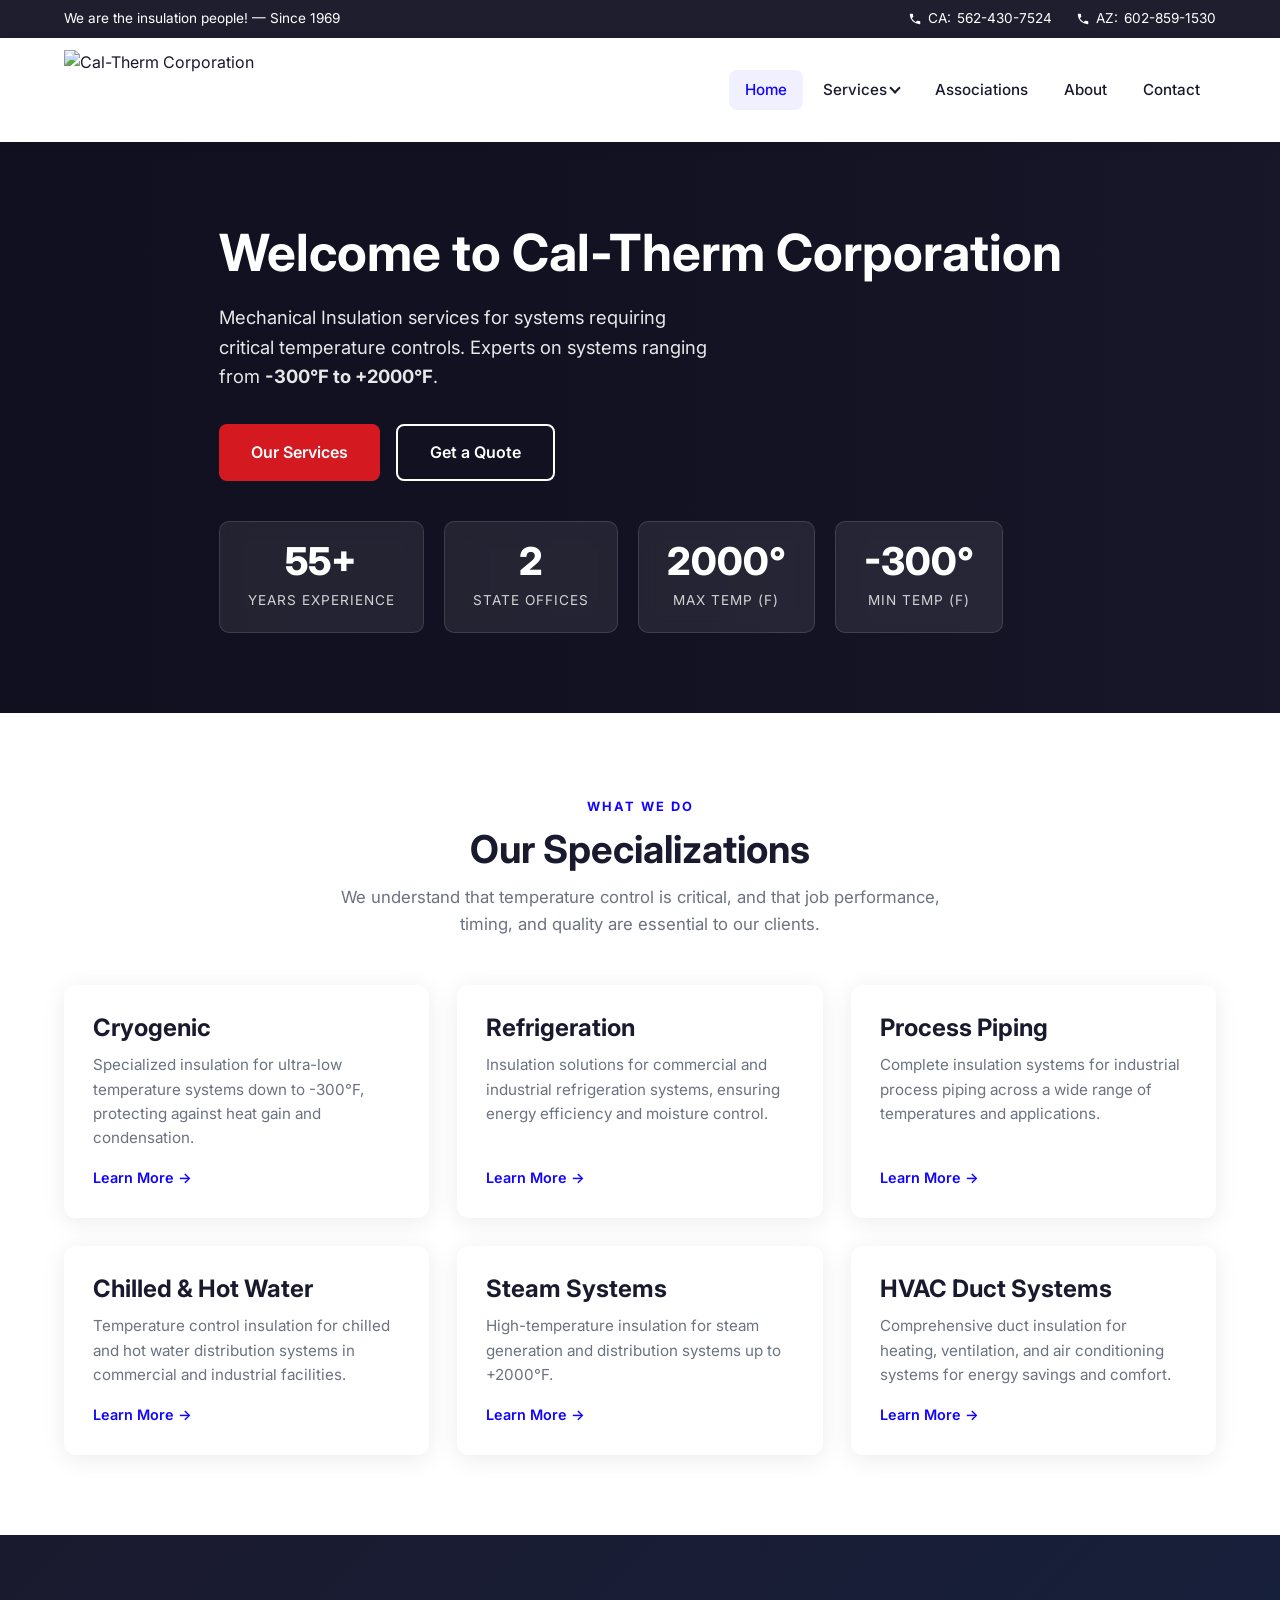
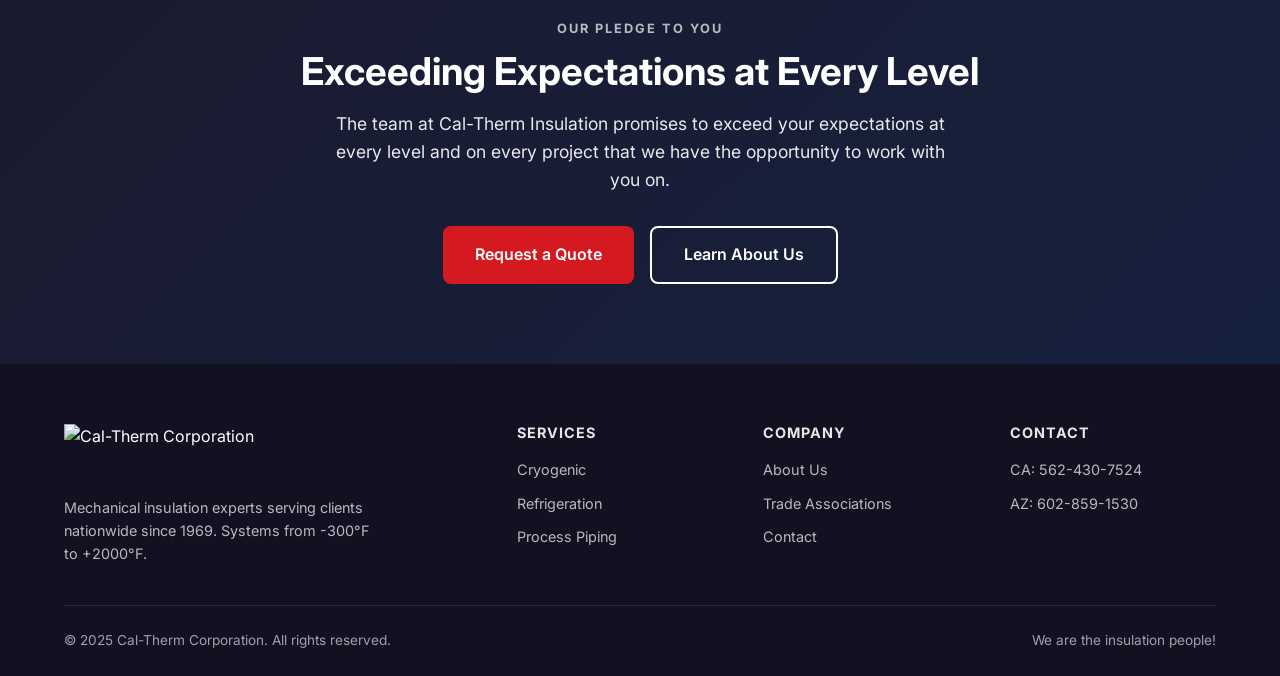
==== commit d80402c2: "Remove project galleries and image placeholders Remove the project gallery and featured work section" ====
--- a/index.html
+++ b/index.html
@@ -118,12 +118,6 @@
       <div class="services-grid">
         <!-- Cryogenic -->
         <a href="cryogenic.html" class="service-card">
-          <div class="service-card-image">
-            <div class="service-card-placeholder">
-              <svg viewBox="0 0 24 24"><path d="M21 19V5c0-1.1-.9-2-2-2H5c-1.1 0-2 .9-2 2v14c0 1.1.9 2 2 2h14c1.1 0 2-.9 2-2zM8.5 13.5l2.5 3.01L14.5 12l4.5 6H5l3.5-4.5z"/></svg>
-              <span>Photo Coming Soon</span>
-            </div>
-          </div>
           <div class="service-card-body">
             <h3>Cryogenic</h3>
             <p>Specialized insulation for ultra-low temperature systems down to -300&deg;F, protecting against heat gain and condensation.</p>
@@ -132,12 +126,6 @@
         </a>
         <!-- Refrigeration -->
         <a href="refrigeration.html" class="service-card">
-          <div class="service-card-image">
-            <div class="service-card-placeholder">
-              <svg viewBox="0 0 24 24"><path d="M21 19V5c0-1.1-.9-2-2-2H5c-1.1 0-2 .9-2 2v14c0 1.1.9 2 2 2h14c1.1 0 2-.9 2-2zM8.5 13.5l2.5 3.01L14.5 12l4.5 6H5l3.5-4.5z"/></svg>
-              <span>Photo Coming Soon</span>
-            </div>
-          </div>
           <div class="service-card-body">
             <h3>Refrigeration</h3>
             <p>Insulation solutions for commercial and industrial refrigeration systems, ensuring energy efficiency and moisture control.</p>
@@ -146,12 +134,6 @@
         </a>
         <!-- Process Piping -->
         <a href="process-piping.html" class="service-card">
-          <div class="service-card-image">
-            <div class="service-card-placeholder">
-              <svg viewBox="0 0 24 24"><path d="M21 19V5c0-1.1-.9-2-2-2H5c-1.1 0-2 .9-2 2v14c0 1.1.9 2 2 2h14c1.1 0 2-.9 2-2zM8.5 13.5l2.5 3.01L14.5 12l4.5 6H5l3.5-4.5z"/></svg>
-              <span>Photo Coming Soon</span>
-            </div>
-          </div>
           <div class="service-card-body">
             <h3>Process Piping</h3>
             <p>Complete insulation systems for industrial process piping across a wide range of temperatures and applications.</p>
@@ -160,12 +142,6 @@
         </a>
         <!-- Chilled & Hot Water -->
         <a href="chilled-hot-water.html" class="service-card">
-          <div class="service-card-image">
-            <div class="service-card-placeholder">
-              <svg viewBox="0 0 24 24"><path d="M21 19V5c0-1.1-.9-2-2-2H5c-1.1 0-2 .9-2 2v14c0 1.1.9 2 2 2h14c1.1 0 2-.9 2-2zM8.5 13.5l2.5 3.01L14.5 12l4.5 6H5l3.5-4.5z"/></svg>
-              <span>Photo Coming Soon</span>
-            </div>
-          </div>
           <div class="service-card-body">
             <h3>Chilled &amp; Hot Water</h3>
             <p>Temperature control insulation for chilled and hot water distribution systems in commercial and industrial facilities.</p>
@@ -174,12 +150,6 @@
         </a>
         <!-- Steam Systems -->
         <a href="steam-systems.html" class="service-card">
-          <div class="service-card-image">
-            <div class="service-card-placeholder">
-              <svg viewBox="0 0 24 24"><path d="M21 19V5c0-1.1-.9-2-2-2H5c-1.1 0-2 .9-2 2v14c0 1.1.9 2 2 2h14c1.1 0 2-.9 2-2zM8.5 13.5l2.5 3.01L14.5 12l4.5 6H5l3.5-4.5z"/></svg>
-              <span>Photo Coming Soon</span>
-            </div>
-          </div>
           <div class="service-card-body">
             <h3>Steam Systems</h3>
             <p>High-temperature insulation for steam generation and distribution systems up to +2000&deg;F.</p>
@@ -188,12 +158,6 @@
         </a>
         <!-- HVAC Duct Systems -->
         <a href="hvac-duct-systems.html" class="service-card">
-          <div class="service-card-image">
-            <div class="service-card-placeholder">
-              <svg viewBox="0 0 24 24"><path d="M21 19V5c0-1.1-.9-2-2-2H5c-1.1 0-2 .9-2 2v14c0 1.1.9 2 2 2h14c1.1 0 2-.9 2-2zM8.5 13.5l2.5 3.01L14.5 12l4.5 6H5l3.5-4.5z"/></svg>
-              <span>Photo Coming Soon</span>
-            </div>
-          </div>
           <div class="service-card-body">
             <h3>HVAC Duct Systems</h3>
             <p>Comprehensive duct insulation for heating, ventilation, and air conditioning systems for energy savings and comfort.</p>
